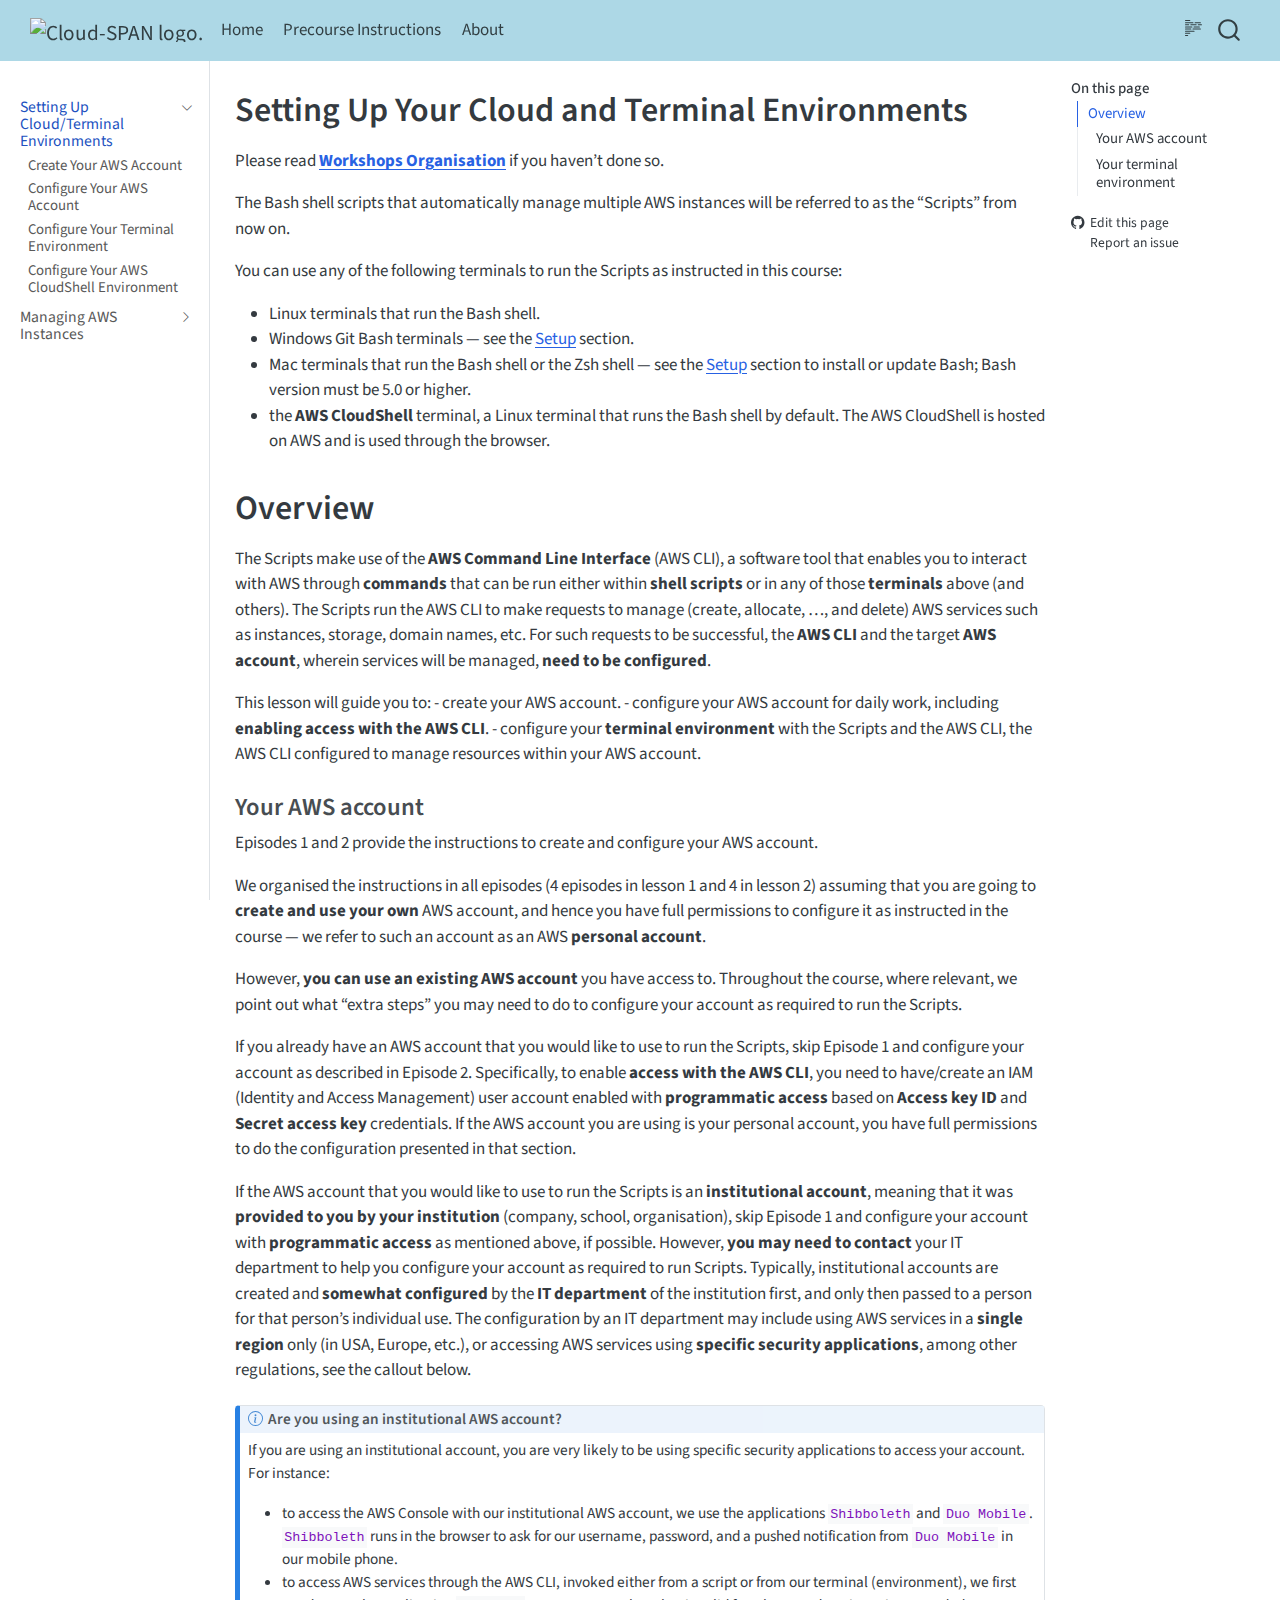
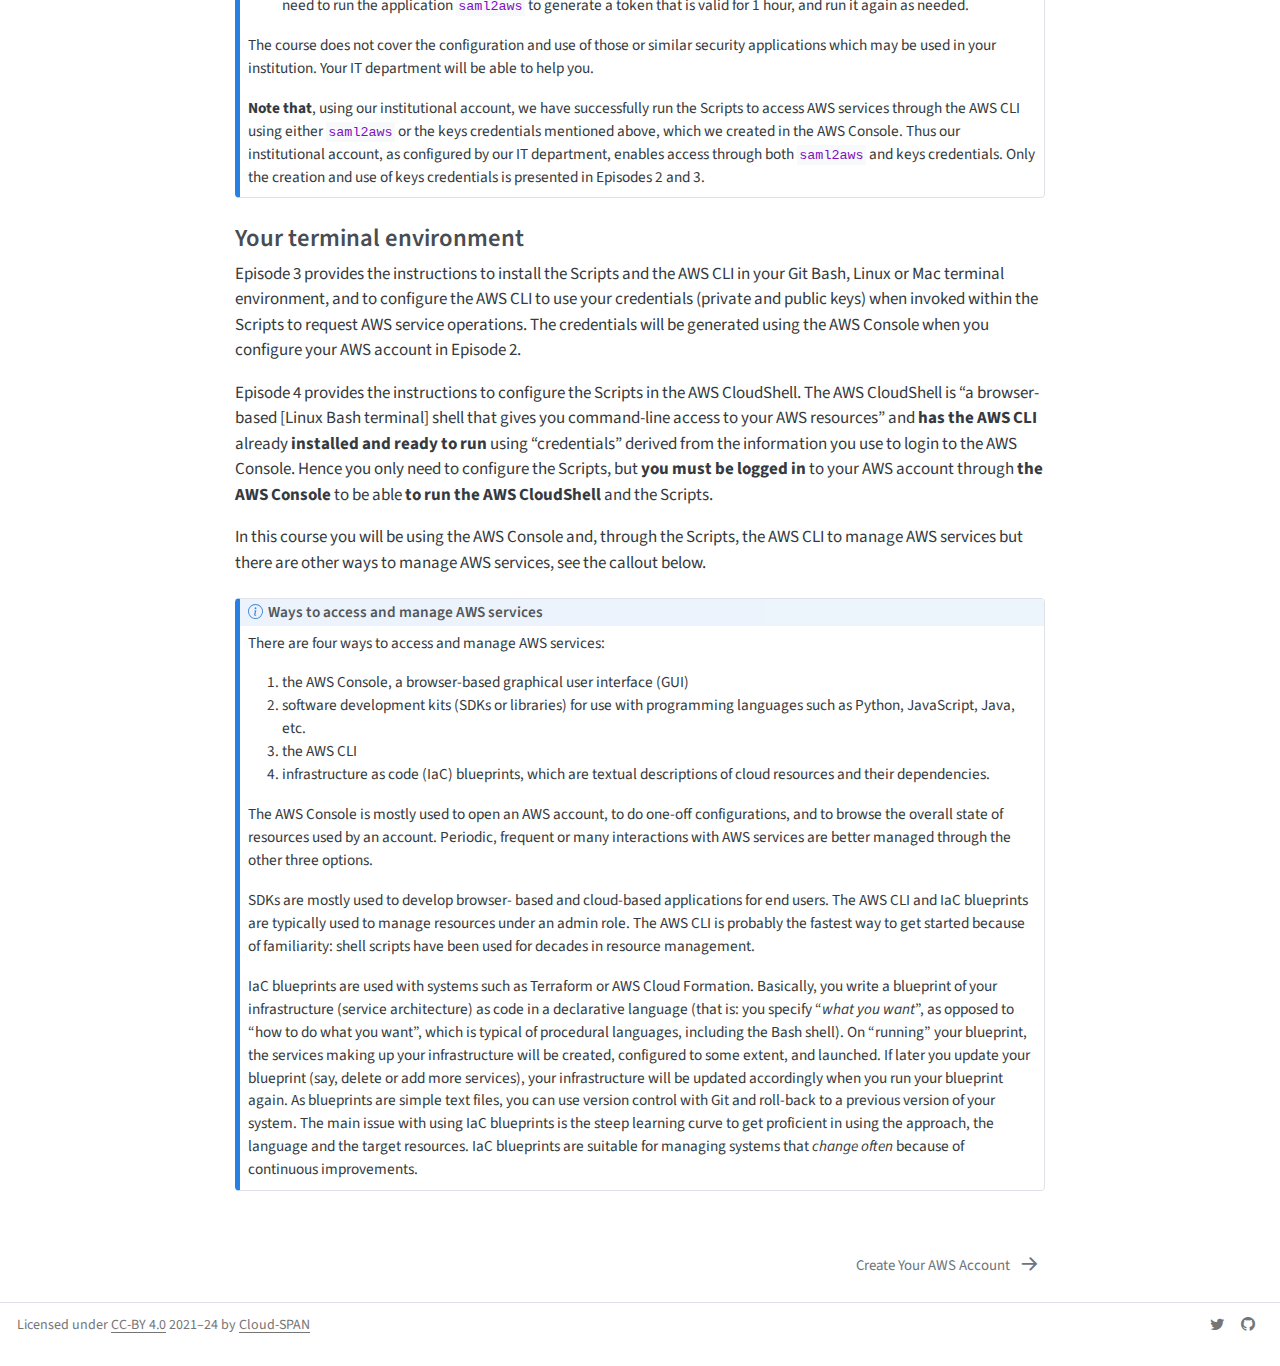
==== docs/lesson01-setting-work-envs/index.html @ 90056272 "Built site for gh-pages" ====
<!DOCTYPE html>
<html xmlns="http://www.w3.org/1999/xhtml" lang="en" xml:lang="en"><head>

<meta charset="utf-8">
<meta name="generator" content="quarto-1.4.555">

<meta name="viewport" content="width=device-width, initial-scale=1.0, user-scalable=yes">


<title>Automated Management of AWS Instances - Setting Up Your Cloud and Terminal Environments</title>
<style>
code{white-space: pre-wrap;}
span.smallcaps{font-variant: small-caps;}
div.columns{display: flex; gap: min(4vw, 1.5em);}
div.column{flex: auto; overflow-x: auto;}
div.hanging-indent{margin-left: 1.5em; text-indent: -1.5em;}
ul.task-list{list-style: none;}
ul.task-list li input[type="checkbox"] {
  width: 0.8em;
  margin: 0 0.8em 0.2em -1em; /* quarto-specific, see https://github.com/quarto-dev/quarto-cli/issues/4556 */ 
  vertical-align: middle;
}
</style>


<script src="../../site_libs/quarto-nav/quarto-nav.js"></script>
<script src="../../site_libs/clipboard/clipboard.min.js"></script>
<script src="../../site_libs/quarto-search/autocomplete.umd.js"></script>
<script src="../../site_libs/quarto-search/fuse.min.js"></script>
<script src="../../site_libs/quarto-search/quarto-search.js"></script>
<meta name="quarto:offset" content="../../">
<link href="../../docs/lesson01-setting-work-envs/01-create-aws-account.html" rel="next">
<link href="../../images/cloud-span-icon.png" rel="icon" type="image/png">
<script src="../../site_libs/quarto-html/quarto.js"></script>
<script src="../../site_libs/quarto-html/popper.min.js"></script>
<script src="../../site_libs/quarto-html/tippy.umd.min.js"></script>
<script src="../../site_libs/quarto-html/anchor.min.js"></script>
<link href="../../site_libs/quarto-html/tippy.css" rel="stylesheet">
<link href="../../site_libs/quarto-html/quarto-syntax-highlighting.css" rel="stylesheet" id="quarto-text-highlighting-styles">
<script src="../../site_libs/bootstrap/bootstrap.min.js"></script>
<link href="../../site_libs/bootstrap/bootstrap-icons.css" rel="stylesheet">
<link href="../../site_libs/bootstrap/bootstrap.min.css" rel="stylesheet" id="quarto-bootstrap" data-mode="light">
<script id="quarto-search-options" type="application/json">{
  "location": "navbar",
  "copy-button": false,
  "collapse-after": 3,
  "panel-placement": "end",
  "type": "overlay",
  "limit": 50,
  "keyboard-shortcut": [
    "f",
    "/",
    "s"
  ],
  "show-item-context": false,
  "language": {
    "search-no-results-text": "No results",
    "search-matching-documents-text": "matching documents",
    "search-copy-link-title": "Copy link to search",
    "search-hide-matches-text": "Hide additional matches",
    "search-more-match-text": "more match in this document",
    "search-more-matches-text": "more matches in this document",
    "search-clear-button-title": "Clear",
    "search-text-placeholder": "",
    "search-detached-cancel-button-title": "Cancel",
    "search-submit-button-title": "Submit",
    "search-label": "Search"
  }
}</script>


<link rel="stylesheet" href="../../styles.css">
</head>

<body class="nav-sidebar docked nav-fixed">

<div id="quarto-search-results"></div>
  <header id="quarto-header" class="headroom fixed-top">
    <nav class="navbar navbar-expand-lg " data-bs-theme="dark">
      <div class="navbar-container container-fluid">
      <div class="navbar-brand-container mx-auto">
    <a href="../../index.html" class="navbar-brand navbar-brand-logo">
    <img src="../../images/cloud-span-icon.png" alt="Cloud-SPAN logo." class="navbar-logo">
    </a>
  </div>
            <div id="quarto-search" class="" title="Search"></div>
          <button class="navbar-toggler" type="button" data-bs-toggle="collapse" data-bs-target="#navbarCollapse" aria-controls="navbarCollapse" aria-expanded="false" aria-label="Toggle navigation" onclick="if (window.quartoToggleHeadroom) { window.quartoToggleHeadroom(); }">
  <span class="navbar-toggler-icon"></span>
</button>
          <div class="collapse navbar-collapse" id="navbarCollapse">
            <ul class="navbar-nav navbar-nav-scroll me-auto">
  <li class="nav-item">
    <a class="nav-link" href="../../index.html"> 
<span class="menu-text">Home</span></a>
  </li>  
  <li class="nav-item">
    <a class="nav-link" href="../../docs/miscellanea/precourse-instructions.html"> 
<span class="menu-text">Precourse Instructions</span></a>
  </li>  
  <li class="nav-item">
    <a class="nav-link" href="../../docs/miscellanea/about.html"> 
<span class="menu-text">About</span></a>
  </li>  
</ul>
          </div> <!-- /navcollapse -->
          <div class="quarto-navbar-tools">
  <a href="" class="quarto-reader-toggle quarto-navigation-tool px-1" onclick="window.quartoToggleReader(); return false;" title="Toggle reader mode">
  <div class="quarto-reader-toggle-btn">
  <i class="bi"></i>
  </div>
</a>
</div>
      </div> <!-- /container-fluid -->
    </nav>
  <nav class="quarto-secondary-nav">
    <div class="container-fluid d-flex">
      <button type="button" class="quarto-btn-toggle btn" data-bs-toggle="collapse" data-bs-target=".quarto-sidebar-collapse-item" aria-controls="quarto-sidebar" aria-expanded="false" aria-label="Toggle sidebar navigation" onclick="if (window.quartoToggleHeadroom) { window.quartoToggleHeadroom(); }">
        <i class="bi bi-layout-text-sidebar-reverse"></i>
      </button>
        <nav class="quarto-page-breadcrumbs" aria-label="breadcrumb"><ol class="breadcrumb"><li class="breadcrumb-item"><a href="../../docs/lesson01-setting-work-envs/index.html">Setting Up Cloud/Terminal Environments</a></li></ol></nav>
        <a class="flex-grow-1" role="button" data-bs-toggle="collapse" data-bs-target=".quarto-sidebar-collapse-item" aria-controls="quarto-sidebar" aria-expanded="false" aria-label="Toggle sidebar navigation" onclick="if (window.quartoToggleHeadroom) { window.quartoToggleHeadroom(); }">      
        </a>
    </div>
  </nav>
</header>
<!-- content -->
<div id="quarto-content" class="quarto-container page-columns page-rows-contents page-layout-full page-navbar">
<!-- sidebar -->
  <nav id="quarto-sidebar" class="sidebar collapse collapse-horizontal quarto-sidebar-collapse-item sidebar-navigation docked overflow-auto">
    <div class="sidebar-menu-container"> 
    <ul class="list-unstyled mt-1">
        <li class="sidebar-item sidebar-item-section">
      <div class="sidebar-item-container"> 
            <a href="../../docs/lesson01-setting-work-envs/index.html" class="sidebar-item-text sidebar-link active">
 <span class="menu-text">Setting Up Cloud/Terminal Environments</span></a>
          <a class="sidebar-item-toggle text-start" data-bs-toggle="collapse" data-bs-target="#quarto-sidebar-section-1" aria-expanded="true" aria-label="Toggle section">
            <i class="bi bi-chevron-right ms-2"></i>
          </a> 
      </div>
      <ul id="quarto-sidebar-section-1" class="collapse list-unstyled sidebar-section depth1 show">  
          <li class="sidebar-item">
  <div class="sidebar-item-container"> 
  <a href="../../docs/lesson01-setting-work-envs/01-create-aws-account.html" class="sidebar-item-text sidebar-link">
 <span class="menu-text">Create Your AWS Account</span></a>
  </div>
</li>
          <li class="sidebar-item">
  <div class="sidebar-item-container"> 
  <a href="../../docs/lesson01-setting-work-envs/02-configure-account.html" class="sidebar-item-text sidebar-link">
 <span class="menu-text">Configure Your AWS Account</span></a>
  </div>
</li>
          <li class="sidebar-item">
  <div class="sidebar-item-container"> 
  <a href="../../docs/lesson01-setting-work-envs/03-configure-terminal.html" class="sidebar-item-text sidebar-link">
 <span class="menu-text">Configure Your Terminal Environment</span></a>
  </div>
</li>
          <li class="sidebar-item">
  <div class="sidebar-item-container"> 
  <a href="../../docs/lesson01-setting-work-envs/04-configure-cloudshell.html" class="sidebar-item-text sidebar-link">
 <span class="menu-text">Configure Your AWS CloudShell Environment</span></a>
  </div>
</li>
      </ul>
  </li>
        <li class="sidebar-item sidebar-item-section">
      <div class="sidebar-item-container"> 
            <a href="../../docs/lesson02-managing-aws-instances/index.html" class="sidebar-item-text sidebar-link">
 <span class="menu-text">Managing AWS Instances</span></a>
          <a class="sidebar-item-toggle text-start collapsed" data-bs-toggle="collapse" data-bs-target="#quarto-sidebar-section-2" aria-expanded="false" aria-label="Toggle section">
            <i class="bi bi-chevron-right ms-2"></i>
          </a> 
      </div>
      <ul id="quarto-sidebar-section-2" class="collapse list-unstyled sidebar-section depth1 ">  
          <li class="sidebar-item">
  <div class="sidebar-item-container"> 
  <a href="../../docs/lesson02-managing-aws-instances/01-configure-instances-internet.html" class="sidebar-item-text sidebar-link">
 <span class="menu-text">01-configure-instances-internet.html</span></a>
  </div>
</li>
          <li class="sidebar-item">
  <div class="sidebar-item-container"> 
  <a href="../../docs/lesson02-managing-aws-instances/02-instances-management.html" class="sidebar-item-text sidebar-link">
 <span class="menu-text">02-instances-management.html</span></a>
  </div>
</li>
          <li class="sidebar-item">
 <span class="menu-text">docs/lesson02-managing-aws-instances/03-amis-management.qmd</span>
  </li>
          <li class="sidebar-item">
 <span class="menu-text">docs/lesson02-managing-aws-instances/03-scripts-design.qmd</span>
  </li>
      </ul>
  </li>
    </ul>
    </div>
</nav>
<div id="quarto-sidebar-glass" class="quarto-sidebar-collapse-item" data-bs-toggle="collapse" data-bs-target=".quarto-sidebar-collapse-item"></div>
<!-- margin-sidebar -->
    <div id="quarto-margin-sidebar" class="sidebar margin-sidebar">
        <nav id="TOC" role="doc-toc" class="toc-active">
    <h2 id="toc-title">On this page</h2>
   
  <ul>
  <li><a href="#overview" id="toc-overview" class="nav-link active" data-scroll-target="#overview">Overview</a>
  <ul class="collapse">
  <li><a href="#your-aws-account" id="toc-your-aws-account" class="nav-link" data-scroll-target="#your-aws-account">Your AWS account</a></li>
  <li><a href="#your-terminal-environment" id="toc-your-terminal-environment" class="nav-link" data-scroll-target="#your-terminal-environment">Your terminal environment</a></li>
  </ul></li>
  </ul>
<div class="toc-actions"><ul><li><a href="https://github.com/Cloud-SPAN/nerc-metagenomics-v2q/edit/main/docs/lesson01-setting-work-envs/index.qmd" class="toc-action"><i class="bi bi-github"></i>Edit this page</a></li><li><a href="https://github.com/Cloud-SPAN/nerc-metagenomics-v2q/issues/new" class="toc-action"><i class="bi empty"></i>Report an issue</a></li></ul></div></nav>
    </div>
<!-- main -->
<main class="content column-body" id="quarto-document-content">

<header id="title-block-header" class="quarto-title-block default">
<div class="quarto-title">
<h1 class="title">Setting Up Your Cloud and Terminal Environments</h1>
</div>



<div class="quarto-title-meta column-body">

    
  
    
  </div>
  


</header>


<p>Please read <strong><a href="../../docs/miscellanea/precourse-instructions.html">Workshops Organisation</a></strong> if you haven’t done so.</p>
<p>The Bash shell scripts that automatically manage multiple AWS instances will be referred to as the “Scripts” from now on.</p>
<p>You can use any of the following terminals to run the Scripts as instructed in this course:</p>
<ul>
<li>Linux terminals that run the Bash shell.</li>
<li>Windows Git Bash terminals — see the <a href="../../docs/miscellanea/precourse-instructions.html">Setup</a> section.</li>
<li>Mac terminals that run the Bash shell or the Zsh shell — see the <a href="../../docs/miscellanea/precourse-instructions.html">Setup</a> section to install or update Bash; Bash version must be 5.0 or higher.</li>
<li>the <strong>AWS CloudShell</strong> terminal, a Linux terminal that runs the Bash shell by default. The AWS CloudShell is hosted on AWS and is used through the browser.</li>
</ul>
<section id="overview" class="level1">
<h1>Overview</h1>
<p>The Scripts make use of the <strong>AWS Command Line Interface</strong> (AWS CLI), a software tool that enables you to interact with AWS through <strong>commands</strong> that can be run either within <strong>shell scripts</strong> or in any of those <strong>terminals</strong> above (and others). The Scripts run the AWS CLI to make requests to manage (create, allocate, …, and delete) AWS services such as instances, storage, domain names, etc. For such requests to be successful, the <strong>AWS CLI</strong> and the target <strong>AWS account</strong>, wherein services will be managed, <strong>need to be configured</strong>.</p>
<p>This lesson will guide you to: - create your AWS account. - configure your AWS account for daily work, including <strong>enabling access with the AWS CLI</strong>. - configure your <strong>terminal environment</strong> with the Scripts and the AWS CLI, the AWS CLI configured to manage resources within your AWS account.</p>
<section id="your-aws-account" class="level3">
<h3 class="anchored" data-anchor-id="your-aws-account">Your AWS account</h3>
<p>Episodes 1 and 2 provide the instructions to create and configure your AWS account.</p>
<p>We organised the instructions in all episodes (4 episodes in lesson 1 and 4 in lesson 2) assuming that you are going to <strong>create and use your own</strong> AWS account, and hence you have full permissions to configure it as instructed in the course — we refer to such an account as an AWS <strong>personal account</strong>.</p>
<p>However, <strong>you can use an existing AWS account</strong> you have access to. Throughout the course, where relevant, we point out what “extra steps” you may need to do to configure your account as required to run the Scripts.</p>
<p>If you already have an AWS account that you would like to use to run the Scripts, skip Episode 1 and configure your account as described in Episode 2. Specifically, to enable <strong>access with the AWS CLI</strong>, you need to have/create an IAM (Identity and Access Management) user account enabled with <strong>programmatic access</strong> based on <strong>Access key ID</strong> and <strong>Secret access key</strong> credentials. If the AWS account you are using is your personal account, you have full permissions to do the configuration presented in that section.</p>
<p>If the AWS account that you would like to use to run the Scripts is an <strong>institutional account</strong>, meaning that it was <strong>provided to you by your institution</strong> (company, school, organisation), skip Episode 1 and configure your account with <strong>programmatic access</strong> as mentioned above, if possible. However, <strong>you may need to contact</strong> your IT department to help you configure your account as required to run Scripts. Typically, institutional accounts are created and <strong>somewhat configured</strong> by the <strong>IT department</strong> of the institution first, and only then passed to a person for that person’s individual use. The configuration by an IT department may include using AWS services in a <strong>single region</strong> only (in USA, Europe, etc.), or accessing AWS services using <strong>specific security applications</strong>, among other regulations, see the callout below.</p>
<div class="callout callout-style-default callout-note callout-titled">
<div class="callout-header d-flex align-content-center">
<div class="callout-icon-container">
<i class="callout-icon"></i>
</div>
<div class="callout-title-container flex-fill">
Are you using an institutional AWS account?
</div>
</div>
<div class="callout-body-container callout-body">
<p>If you are using an institutional account, you are very likely to be using specific security applications to access your account. For instance:</p>
<ul>
<li>to access the AWS Console with our institutional AWS account, we use the applications <code>Shibboleth</code> and <code>Duo Mobile</code>. <code>Shibboleth</code> runs in the browser to ask for our username, password, and a pushed notification from <code>Duo Mobile</code> in our mobile phone.</li>
<li>to access AWS services through the AWS CLI, invoked either from a script or from our terminal (environment), we first need to run the application <code>saml2aws</code> to generate a token that is valid for 1 hour, and run it again as needed.</li>
</ul>
<p>The course does not cover the configuration and use of those or similar security applications which may be used in your institution. Your IT department will be able to help you.</p>
<p><strong>Note that</strong>, using our institutional account, we have successfully run the Scripts to access AWS services through the AWS CLI using either <code>saml2aws</code> or the keys credentials mentioned above, which we created in the AWS Console. Thus our institutional account, as configured by our IT department, enables access through both <code>saml2aws</code> and keys credentials. Only the creation and use of keys credentials is presented in Episodes 2 and 3.</p>
</div>
</div>
</section>
<section id="your-terminal-environment" class="level3">
<h3 class="anchored" data-anchor-id="your-terminal-environment">Your terminal environment</h3>
<p>Episode 3 provides the instructions to install the Scripts and the AWS CLI in your Git Bash, Linux or Mac terminal environment, and to configure the AWS CLI to use your credentials (private and public keys) when invoked within the Scripts to request AWS service operations. The credentials will be generated using the AWS Console when you configure your AWS account in Episode 2.</p>
<p>Episode 4 provides the instructions to configure the Scripts in the AWS CloudShell. The AWS CloudShell is “a browser-based [Linux Bash terminal] shell that gives you command-line access to your AWS resources” and <strong>has the AWS CLI</strong> already <strong>installed and ready to run</strong> using “credentials” derived from the information you use to login to the AWS Console. Hence you only need to configure the Scripts, but <strong>you must be logged in</strong> to your AWS account through <strong>the AWS Console</strong> to be able <strong>to run the AWS CloudShell</strong> and the Scripts.</p>
<p>In this course you will be using the AWS Console and, through the Scripts, the AWS CLI to manage AWS services but there are other ways to manage AWS services, see the callout below.</p>
<div class="callout callout-style-default callout-note callout-titled">
<div class="callout-header d-flex align-content-center">
<div class="callout-icon-container">
<i class="callout-icon"></i>
</div>
<div class="callout-title-container flex-fill">
Ways to access and manage AWS services
</div>
</div>
<div class="callout-body-container callout-body">
<p>There are four ways to access and manage AWS services:</p>
<ol type="1">
<li>the AWS Console, a browser-based graphical user interface (GUI)</li>
<li>software development kits (SDKs or libraries) for use with programming languages such as Python, JavaScript, Java, etc.</li>
<li>the AWS CLI</li>
<li>infrastructure as code (IaC) blueprints, which are textual descriptions of cloud resources and their dependencies.</li>
</ol>
<p>The AWS Console is mostly used to open an AWS account, to do one-off configurations, and to browse the overall state of resources used by an account. Periodic, frequent or many interactions with AWS services are better managed through the other three options.</p>
<p>SDKs are mostly used to develop browser- based and cloud-based applications for end users. The AWS CLI and IaC blueprints are typically used to manage resources under an admin role. The AWS CLI is probably the fastest way to get started because of familiarity: shell scripts have been used for decades in resource management.</p>
<p>IaC blueprints are used with systems such as Terraform or AWS Cloud Formation. Basically, you write a blueprint of your infrastructure (service architecture) as code in a declarative language (that is: you specify “<em>what you want</em>”, as opposed to “how to do what you want”, which is typical of procedural languages, including the Bash shell). On “running” your blueprint, the services making up your infrastructure will be created, configured to some extent, and launched. If later you update your blueprint (say, delete or add more services), your infrastructure will be updated accordingly when you run your blueprint again. As blueprints are simple text files, you can use version control with Git and roll-back to a previous version of your system. The main issue with using IaC blueprints is the steep learning curve to get proficient in using the approach, the language and the target resources. IaC blueprints are suitable for managing systems that <em>change often</em> because of continuous improvements.</p>
</div>
</div>


</section>
</section>

<a onclick="window.scrollTo(0, 0); return false;" role="button" id="quarto-back-to-top"><i class="bi bi-arrow-up"></i> Back to top</a></main> <!-- /main -->
<script id="quarto-html-after-body" type="application/javascript">
window.document.addEventListener("DOMContentLoaded", function (event) {
  const toggleBodyColorMode = (bsSheetEl) => {
    const mode = bsSheetEl.getAttribute("data-mode");
    const bodyEl = window.document.querySelector("body");
    if (mode === "dark") {
      bodyEl.classList.add("quarto-dark");
      bodyEl.classList.remove("quarto-light");
    } else {
      bodyEl.classList.add("quarto-light");
      bodyEl.classList.remove("quarto-dark");
    }
  }
  const toggleBodyColorPrimary = () => {
    const bsSheetEl = window.document.querySelector("link#quarto-bootstrap");
    if (bsSheetEl) {
      toggleBodyColorMode(bsSheetEl);
    }
  }
  toggleBodyColorPrimary();  
  const icon = "";
  const anchorJS = new window.AnchorJS();
  anchorJS.options = {
    placement: 'right',
    icon: icon
  };
  anchorJS.add('.anchored');
  const isCodeAnnotation = (el) => {
    for (const clz of el.classList) {
      if (clz.startsWith('code-annotation-')) {                     
        return true;
      }
    }
    return false;
  }
  const clipboard = new window.ClipboardJS('.code-copy-button', {
    text: function(trigger) {
      const codeEl = trigger.previousElementSibling.cloneNode(true);
      for (const childEl of codeEl.children) {
        if (isCodeAnnotation(childEl)) {
          childEl.remove();
        }
      }
      return codeEl.innerText;
    }
  });
  clipboard.on('success', function(e) {
    // button target
    const button = e.trigger;
    // don't keep focus
    button.blur();
    // flash "checked"
    button.classList.add('code-copy-button-checked');
    var currentTitle = button.getAttribute("title");
    button.setAttribute("title", "Copied!");
    let tooltip;
    if (window.bootstrap) {
      button.setAttribute("data-bs-toggle", "tooltip");
      button.setAttribute("data-bs-placement", "left");
      button.setAttribute("data-bs-title", "Copied!");
      tooltip = new bootstrap.Tooltip(button, 
        { trigger: "manual", 
          customClass: "code-copy-button-tooltip",
          offset: [0, -8]});
      tooltip.show();    
    }
    setTimeout(function() {
      if (tooltip) {
        tooltip.hide();
        button.removeAttribute("data-bs-title");
        button.removeAttribute("data-bs-toggle");
        button.removeAttribute("data-bs-placement");
      }
      button.setAttribute("title", currentTitle);
      button.classList.remove('code-copy-button-checked');
    }, 1000);
    // clear code selection
    e.clearSelection();
  });
    var localhostRegex = new RegExp(/^(?:http|https):\/\/localhost\:?[0-9]*\//);
    var mailtoRegex = new RegExp(/^mailto:/);
      var filterRegex = new RegExp("https:\/\/Cloud-SPAN\.github\.io\/cloud-admin-guide-v2q\/");
    var isInternal = (href) => {
        return filterRegex.test(href) || localhostRegex.test(href) || mailtoRegex.test(href);
    }
    // Inspect non-navigation links and adorn them if external
 	var links = window.document.querySelectorAll('a[href]:not(.nav-link):not(.navbar-brand):not(.toc-action):not(.sidebar-link):not(.sidebar-item-toggle):not(.pagination-link):not(.no-external):not([aria-hidden]):not(.dropdown-item):not(.quarto-navigation-tool)');
    for (var i=0; i<links.length; i++) {
      const link = links[i];
      if (!isInternal(link.href)) {
        // undo the damage that might have been done by quarto-nav.js in the case of
        // links that we want to consider external
        if (link.dataset.originalHref !== undefined) {
          link.href = link.dataset.originalHref;
        }
      }
    }
  function tippyHover(el, contentFn, onTriggerFn, onUntriggerFn) {
    const config = {
      allowHTML: true,
      maxWidth: 500,
      delay: 100,
      arrow: false,
      appendTo: function(el) {
          return el.parentElement;
      },
      interactive: true,
      interactiveBorder: 10,
      theme: 'quarto',
      placement: 'bottom-start',
    };
    if (contentFn) {
      config.content = contentFn;
    }
    if (onTriggerFn) {
      config.onTrigger = onTriggerFn;
    }
    if (onUntriggerFn) {
      config.onUntrigger = onUntriggerFn;
    }
    window.tippy(el, config); 
  }
  const noterefs = window.document.querySelectorAll('a[role="doc-noteref"]');
  for (var i=0; i<noterefs.length; i++) {
    const ref = noterefs[i];
    tippyHover(ref, function() {
      // use id or data attribute instead here
      let href = ref.getAttribute('data-footnote-href') || ref.getAttribute('href');
      try { href = new URL(href).hash; } catch {}
      const id = href.replace(/^#\/?/, "");
      const note = window.document.getElementById(id);
      if (note) {
        return note.innerHTML;
      } else {
        return "";
      }
    });
  }
  const xrefs = window.document.querySelectorAll('a.quarto-xref');
  const processXRef = (id, note) => {
    // Strip column container classes
    const stripColumnClz = (el) => {
      el.classList.remove("page-full", "page-columns");
      if (el.children) {
        for (const child of el.children) {
          stripColumnClz(child);
        }
      }
    }
    stripColumnClz(note)
    if (id === null || id.startsWith('sec-')) {
      // Special case sections, only their first couple elements
      const container = document.createElement("div");
      if (note.children && note.children.length > 2) {
        container.appendChild(note.children[0].cloneNode(true));
        for (let i = 1; i < note.children.length; i++) {
          const child = note.children[i];
          if (child.tagName === "P" && child.innerText === "") {
            continue;
          } else {
            container.appendChild(child.cloneNode(true));
            break;
          }
        }
        if (window.Quarto?.typesetMath) {
          window.Quarto.typesetMath(container);
        }
        return container.innerHTML
      } else {
        if (window.Quarto?.typesetMath) {
          window.Quarto.typesetMath(note);
        }
        return note.innerHTML;
      }
    } else {
      // Remove any anchor links if they are present
      const anchorLink = note.querySelector('a.anchorjs-link');
      if (anchorLink) {
        anchorLink.remove();
      }
      if (window.Quarto?.typesetMath) {
        window.Quarto.typesetMath(note);
      }
      // TODO in 1.5, we should make sure this works without a callout special case
      if (note.classList.contains("callout")) {
        return note.outerHTML;
      } else {
        return note.innerHTML;
      }
    }
  }
  for (var i=0; i<xrefs.length; i++) {
    const xref = xrefs[i];
    tippyHover(xref, undefined, function(instance) {
      instance.disable();
      let url = xref.getAttribute('href');
      let hash = undefined; 
      if (url.startsWith('#')) {
        hash = url;
      } else {
        try { hash = new URL(url).hash; } catch {}
      }
      if (hash) {
        const id = hash.replace(/^#\/?/, "");
        const note = window.document.getElementById(id);
        if (note !== null) {
          try {
            const html = processXRef(id, note.cloneNode(true));
            instance.setContent(html);
          } finally {
            instance.enable();
            instance.show();
          }
        } else {
          // See if we can fetch this
          fetch(url.split('#')[0])
          .then(res => res.text())
          .then(html => {
            const parser = new DOMParser();
            const htmlDoc = parser.parseFromString(html, "text/html");
            const note = htmlDoc.getElementById(id);
            if (note !== null) {
              const html = processXRef(id, note);
              instance.setContent(html);
            } 
          }).finally(() => {
            instance.enable();
            instance.show();
          });
        }
      } else {
        // See if we can fetch a full url (with no hash to target)
        // This is a special case and we should probably do some content thinning / targeting
        fetch(url)
        .then(res => res.text())
        .then(html => {
          const parser = new DOMParser();
          const htmlDoc = parser.parseFromString(html, "text/html");
          const note = htmlDoc.querySelector('main.content');
          if (note !== null) {
            // This should only happen for chapter cross references
            // (since there is no id in the URL)
            // remove the first header
            if (note.children.length > 0 && note.children[0].tagName === "HEADER") {
              note.children[0].remove();
            }
            const html = processXRef(null, note);
            instance.setContent(html);
          } 
        }).finally(() => {
          instance.enable();
          instance.show();
        });
      }
    }, function(instance) {
    });
  }
      let selectedAnnoteEl;
      const selectorForAnnotation = ( cell, annotation) => {
        let cellAttr = 'data-code-cell="' + cell + '"';
        let lineAttr = 'data-code-annotation="' +  annotation + '"';
        const selector = 'span[' + cellAttr + '][' + lineAttr + ']';
        return selector;
      }
      const selectCodeLines = (annoteEl) => {
        const doc = window.document;
        const targetCell = annoteEl.getAttribute("data-target-cell");
        const targetAnnotation = annoteEl.getAttribute("data-target-annotation");
        const annoteSpan = window.document.querySelector(selectorForAnnotation(targetCell, targetAnnotation));
        const lines = annoteSpan.getAttribute("data-code-lines").split(",");
        const lineIds = lines.map((line) => {
          return targetCell + "-" + line;
        })
        let top = null;
        let height = null;
        let parent = null;
        if (lineIds.length > 0) {
            //compute the position of the single el (top and bottom and make a div)
            const el = window.document.getElementById(lineIds[0]);
            top = el.offsetTop;
            height = el.offsetHeight;
            parent = el.parentElement.parentElement;
          if (lineIds.length > 1) {
            const lastEl = window.document.getElementById(lineIds[lineIds.length - 1]);
            const bottom = lastEl.offsetTop + lastEl.offsetHeight;
            height = bottom - top;
          }
          if (top !== null && height !== null && parent !== null) {
            // cook up a div (if necessary) and position it 
            let div = window.document.getElementById("code-annotation-line-highlight");
            if (div === null) {
              div = window.document.createElement("div");
              div.setAttribute("id", "code-annotation-line-highlight");
              div.style.position = 'absolute';
              parent.appendChild(div);
            }
            div.style.top = top - 2 + "px";
            div.style.height = height + 4 + "px";
            div.style.left = 0;
            let gutterDiv = window.document.getElementById("code-annotation-line-highlight-gutter");
            if (gutterDiv === null) {
              gutterDiv = window.document.createElement("div");
              gutterDiv.setAttribute("id", "code-annotation-line-highlight-gutter");
              gutterDiv.style.position = 'absolute';
              const codeCell = window.document.getElementById(targetCell);
              const gutter = codeCell.querySelector('.code-annotation-gutter');
              gutter.appendChild(gutterDiv);
            }
            gutterDiv.style.top = top - 2 + "px";
            gutterDiv.style.height = height + 4 + "px";
          }
          selectedAnnoteEl = annoteEl;
        }
      };
      const unselectCodeLines = () => {
        const elementsIds = ["code-annotation-line-highlight", "code-annotation-line-highlight-gutter"];
        elementsIds.forEach((elId) => {
          const div = window.document.getElementById(elId);
          if (div) {
            div.remove();
          }
        });
        selectedAnnoteEl = undefined;
      };
        // Handle positioning of the toggle
    window.addEventListener(
      "resize",
      throttle(() => {
        elRect = undefined;
        if (selectedAnnoteEl) {
          selectCodeLines(selectedAnnoteEl);
        }
      }, 10)
    );
    function throttle(fn, ms) {
    let throttle = false;
    let timer;
      return (...args) => {
        if(!throttle) { // first call gets through
            fn.apply(this, args);
            throttle = true;
        } else { // all the others get throttled
            if(timer) clearTimeout(timer); // cancel #2
            timer = setTimeout(() => {
              fn.apply(this, args);
              timer = throttle = false;
            }, ms);
        }
      };
    }
      // Attach click handler to the DT
      const annoteDls = window.document.querySelectorAll('dt[data-target-cell]');
      for (const annoteDlNode of annoteDls) {
        annoteDlNode.addEventListener('click', (event) => {
          const clickedEl = event.target;
          if (clickedEl !== selectedAnnoteEl) {
            unselectCodeLines();
            const activeEl = window.document.querySelector('dt[data-target-cell].code-annotation-active');
            if (activeEl) {
              activeEl.classList.remove('code-annotation-active');
            }
            selectCodeLines(clickedEl);
            clickedEl.classList.add('code-annotation-active');
          } else {
            // Unselect the line
            unselectCodeLines();
            clickedEl.classList.remove('code-annotation-active');
          }
        });
      }
  const findCites = (el) => {
    const parentEl = el.parentElement;
    if (parentEl) {
      const cites = parentEl.dataset.cites;
      if (cites) {
        return {
          el,
          cites: cites.split(' ')
        };
      } else {
        return findCites(el.parentElement)
      }
    } else {
      return undefined;
    }
  };
  var bibliorefs = window.document.querySelectorAll('a[role="doc-biblioref"]');
  for (var i=0; i<bibliorefs.length; i++) {
    const ref = bibliorefs[i];
    const citeInfo = findCites(ref);
    if (citeInfo) {
      tippyHover(citeInfo.el, function() {
        var popup = window.document.createElement('div');
        citeInfo.cites.forEach(function(cite) {
          var citeDiv = window.document.createElement('div');
          citeDiv.classList.add('hanging-indent');
          citeDiv.classList.add('csl-entry');
          var biblioDiv = window.document.getElementById('ref-' + cite);
          if (biblioDiv) {
            citeDiv.innerHTML = biblioDiv.innerHTML;
          }
          popup.appendChild(citeDiv);
        });
        return popup.innerHTML;
      });
    }
  }
});
</script>
<nav class="page-navigation column-body">
  <div class="nav-page nav-page-previous">
  </div>
  <div class="nav-page nav-page-next">
      <a href="../../docs/lesson01-setting-work-envs/01-create-aws-account.html" class="pagination-link" aria-label="Create Your AWS Account">
        <span class="nav-page-text">Create Your AWS Account</span> <i class="bi bi-arrow-right-short"></i>
      </a>
  </div>
</nav>
</div> <!-- /content -->
<footer class="footer">
  <div class="nav-footer">
    <div class="nav-footer-left">
<p>Licensed under <a href="https://creativecommons.org/licenses/by/4.0/">CC-BY 4.0</a> 2021–24 by <a href="https://cloud-span.york.ac.uk/">Cloud-SPAN</a></p>
</div>   
    <div class="nav-footer-center">
      &nbsp;
    <div class="toc-actions d-sm-block d-md-none"><ul><li><a href="https://github.com/Cloud-SPAN/nerc-metagenomics-v2q/edit/main/docs/lesson01-setting-work-envs/index.qmd" class="toc-action"><i class="bi bi-github"></i>Edit this page</a></li><li><a href="https://github.com/Cloud-SPAN/nerc-metagenomics-v2q/issues/new" class="toc-action"><i class="bi empty"></i>Report an issue</a></li></ul></div></div>
    <div class="nav-footer-right">
      <ul class="footer-items list-unstyled">
    <li class="nav-item compact">
    <a class="nav-link" href="https://twitter.com/SpanCloud">
      <i class="bi bi-twitter" role="img" aria-label="Quarto Twitter">
</i> 
    </a>
  </li>  
    <li class="nav-item compact">
    <a class="nav-link" href="https://github.com/Cloud-SPAN/nerc-metagenomics-v2q">
      <i class="bi bi-github" role="img" aria-label="Quarto GitHub">
</i> 
    </a>
  </li>  
</ul>
    </div>
  </div>
</footer>




</body></html>
---- site_libs/quarto-html/tippy.css ----
.tippy-box[data-animation=fade][data-state=hidden]{opacity:0}[data-tippy-root]{max-width:calc(100vw - 10px)}.tippy-box{position:relative;background-color:#333;color:#fff;border-radius:4px;font-size:14px;line-height:1.4;white-space:normal;outline:0;transition-property:transform,visibility,opacity}.tippy-box[data-placement^=top]>.tippy-arrow{bottom:0}.tippy-box[data-placement^=top]>.tippy-arrow:before{bottom:-7px;left:0;border-width:8px 8px 0;border-top-color:initial;transform-origin:center top}.tippy-box[data-placement^=bottom]>.tippy-arrow{top:0}.tippy-box[data-placement^=bottom]>.tippy-arrow:before{top:-7px;left:0;border-width:0 8px 8px;border-bottom-color:initial;transform-origin:center bottom}.tippy-box[data-placement^=left]>.tippy-arrow{right:0}.tippy-box[data-placement^=left]>.tippy-arrow:before{border-width:8px 0 8px 8px;border-left-color:initial;right:-7px;transform-origin:center left}.tippy-box[data-placement^=right]>.tippy-arrow{left:0}.tippy-box[data-placement^=right]>.tippy-arrow:before{left:-7px;border-width:8px 8px 8px 0;border-right-color:initial;transform-origin:center right}.tippy-box[data-inertia][data-state=visible]{transition-timing-function:cubic-bezier(.54,1.5,.38,1.11)}.tippy-arrow{width:16px;height:16px;color:#333}.tippy-arrow:before{content:"";position:absolute;border-color:transparent;border-style:solid}.tippy-content{position:relative;padding:5px 9px;z-index:1}
---- site_libs/quarto-html/quarto-syntax-highlighting.css ----
/* quarto syntax highlight colors */
:root {
  --quarto-hl-al-color: #ff5555;
  --quarto-hl-an-color: #ff79c6;
  --quarto-hl-at-color: #ff79c6;
  --quarto-hl-bn-color: #bd93f9;
  --quarto-hl-bu-color: #8be9fd;
  --quarto-hl-ch-color: #f1fa8c;
  --quarto-hl-co-color: #6272a4;
  --quarto-hl-cv-color: #8be9fd;
  --quarto-hl-cn-color: #bd93f9;
  --quarto-hl-cf-color: #ff79c6;
  --quarto-hl-dt-color: #8be9fd;
  --quarto-hl-dv-color: #bd93f9;
  --quarto-hl-do-color: #ffb86c;
  --quarto-hl-er-color: #ff5555;
  --quarto-hl-ex-color: #8be9fd;
  --quarto-hl-fl-color: #bd93f9;
  --quarto-hl-fu-color: #50fa7b;
  --quarto-hl-im-color: #ff79c6;
  --quarto-hl-in-color: #f1fa8c;
  --quarto-hl-kw-color: #ff79c6;
  --quarto-hl-op-color: #f8f8f2;
  --quarto-hl-pp-color: #ff79c6;
  --quarto-hl-re-color: #8be9fd;
  --quarto-hl-sc-color: #ff79c6;
  --quarto-hl-ss-color: #f1fa8c;
  --quarto-hl-st-color: #f1fa8c;
  --quarto-hl-va-color: #8be9fd;
  --quarto-hl-vs-color: #f1fa8c;
  --quarto-hl-wa-color: #ff5555;
}

/* other quarto variables */
:root {
  --quarto-font-monospace: SFMono-Regular, Menlo, Monaco, Consolas, "Liberation Mono", "Courier New", monospace;
}

code span.al {
  font-weight: bold;
  color: #ff5555;
}

code span.an {
  color: #ff79c6;
}

code span.at {
  color: #ff79c6;
}

code span.bn {
  color: #bd93f9;
}

code span.bu {
  color: #8be9fd;
}

code span.ch {
  color: #f1fa8c;
}

code span.co {
  color: #6272a4;
}

code span.cv {
  color: #8be9fd;
}

code span.cn {
  font-weight: bold;
  color: #bd93f9;
}

code span.cf {
  color: #ff79c6;
}

code span.dt {
  font-style: italic;
  color: #8be9fd;
}

code span.dv {
  color: #bd93f9;
}

code span.do {
  color: #ffb86c;
}

code span.er {
  color: #ff5555;
  text-decoration: underline;
}

code span.ex {
  color: #8be9fd;
}

code span.fl {
  color: #bd93f9;
}

code span.fu {
  color: #50fa7b;
}

code span.im {
  color: #ff79c6;
}

code span.in {
  color: #f1fa8c;
}

code span.kw {
  color: #ff79c6;
}

pre > code.sourceCode > span {
  color: #f8f8f2;
}

code span {
  color: #f8f8f2;
}

code.sourceCode > span {
  color: #f8f8f2;
}

div.sourceCode,
div.sourceCode pre.sourceCode {
  color: #f8f8f2;
}

code span.op {
  color: #f8f8f2;
}

code span.pp {
  color: #ff79c6;
}

code span.re {
  color: #8be9fd;
}

code span.sc {
  color: #ff79c6;
}

code span.ss {
  color: #f1fa8c;
}

code span.st {
  color: #f1fa8c;
}

code span.va {
  color: #8be9fd;
}

code span.vs {
  color: #f1fa8c;
}

code span.wa {
  color: #ff5555;
}

.prevent-inlining {
  content: "</";
}

/*# sourceMappingURL=debc5d5d77c3f9108843748ff7464032.css.map */
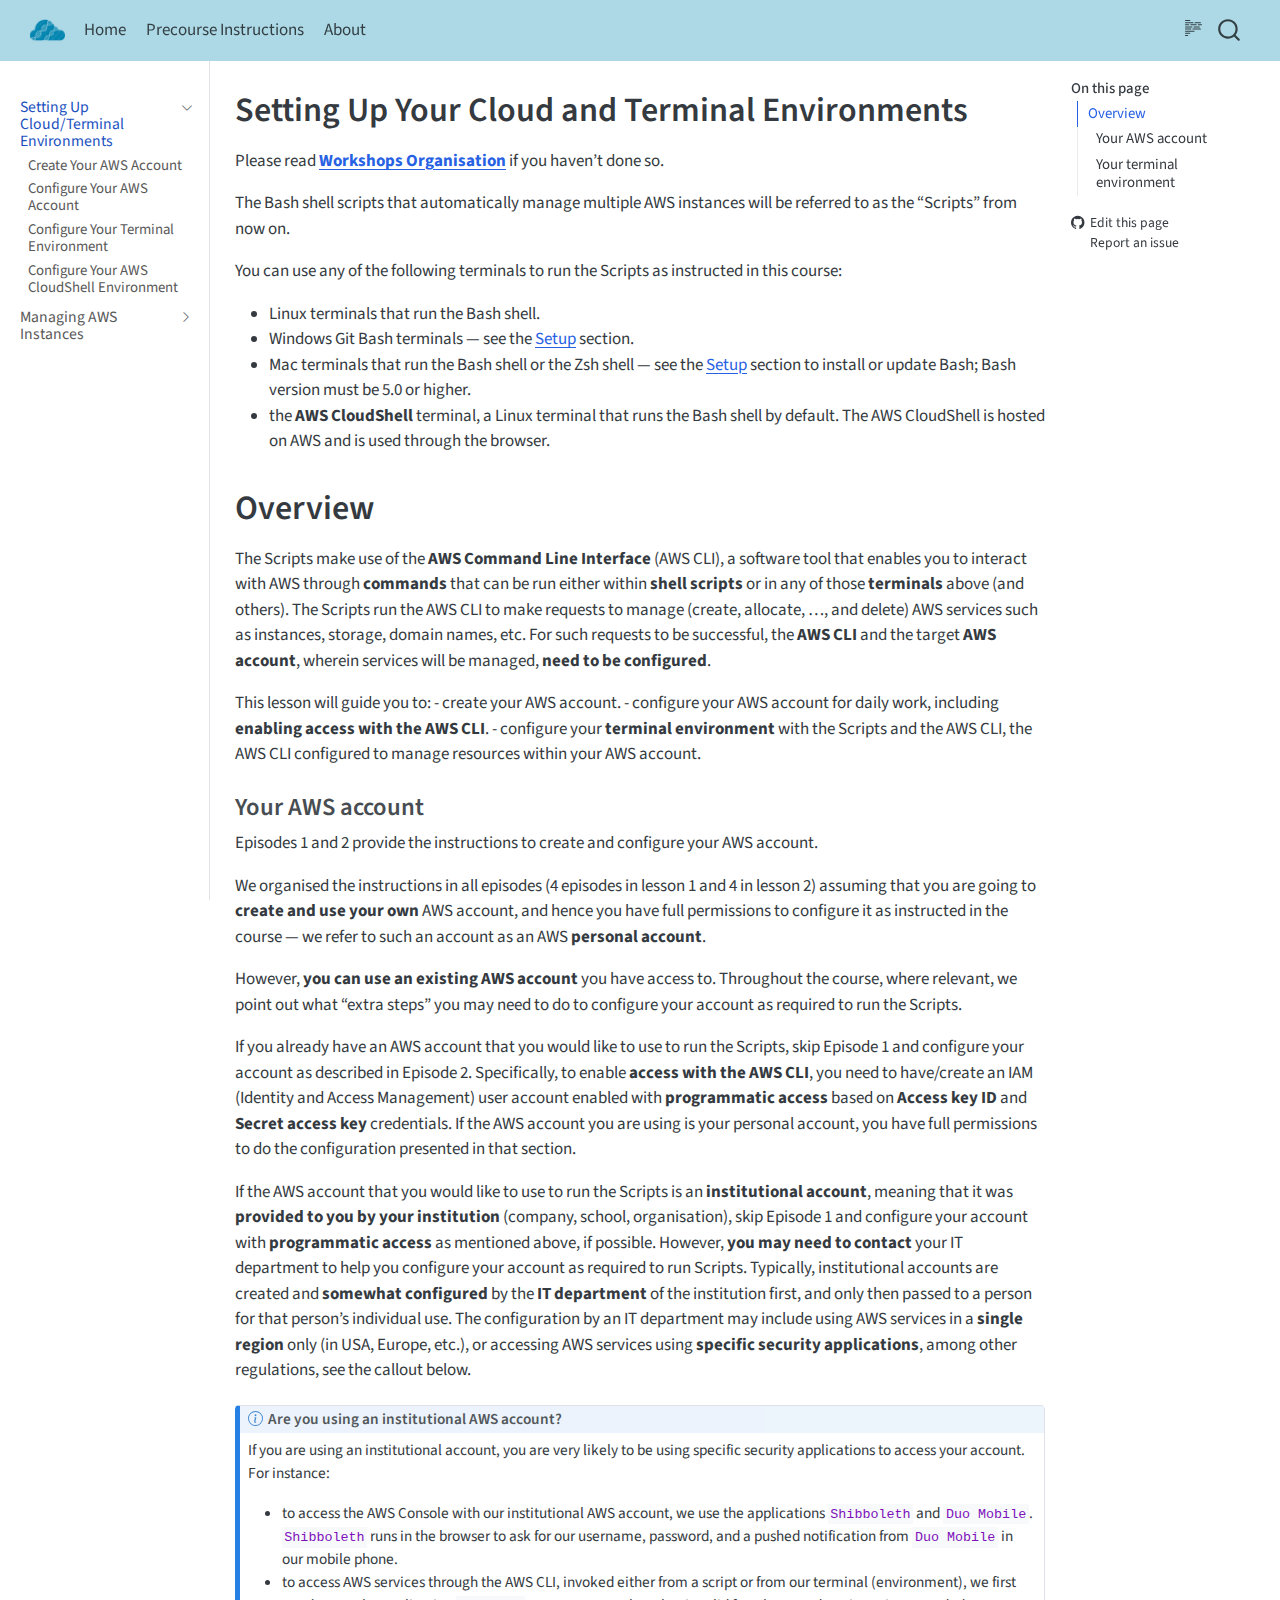
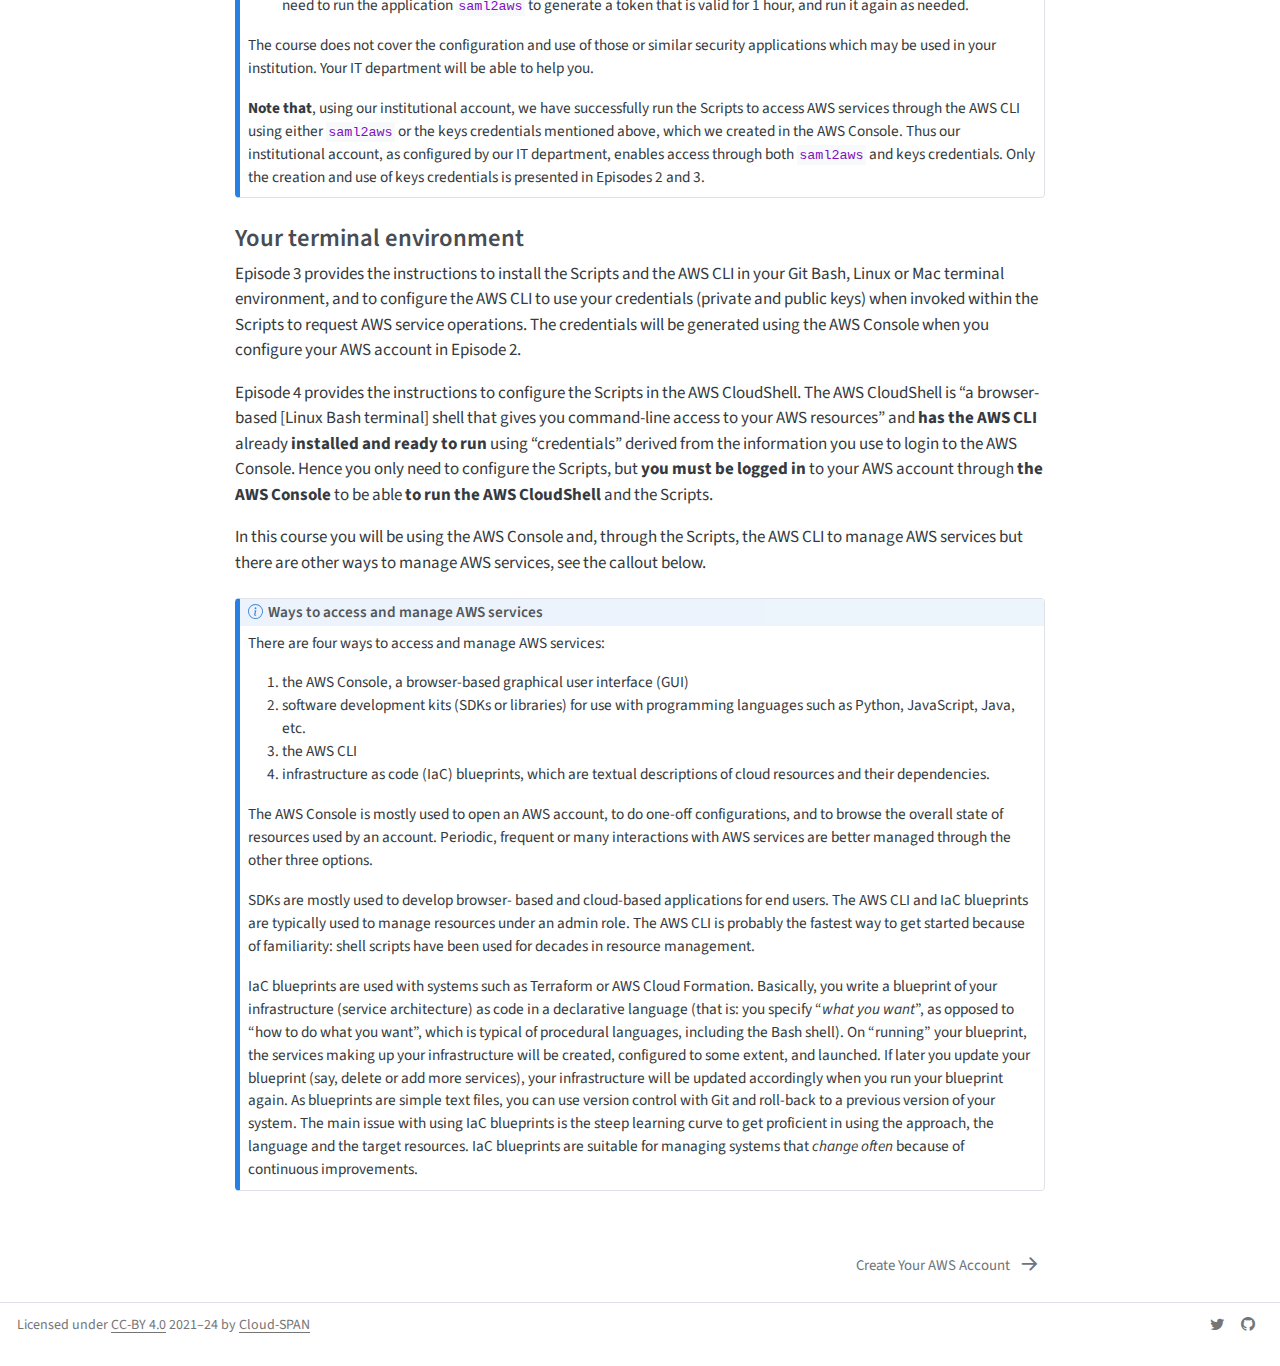
==== commit d11ffd14: "Built site for gh-pages" ====
--- a/docs/lesson01-setting-work-envs/index.html
+++ b/docs/lesson01-setting-work-envs/index.html
@@ -233,7 +233,7 @@
 </header>
 
 
-<p>Please read <strong><a href="../../docs/miscellanea/precourse-instructions.html">Workshops Organisation</a></strong> if you haven’t done so.</p>
+<p>Please read <a href="../../docs/miscellanea/precourse-instructions.html"><strong>Workshops Organisation</strong></a> if you haven’t done so.</p>
 <p>The Bash shell scripts that automatically manage multiple AWS instances will be referred to as the “Scripts” from now on.</p>
 <p>You can use any of the following terminals to run the Scripts as instructed in this course:</p>
 <ul>
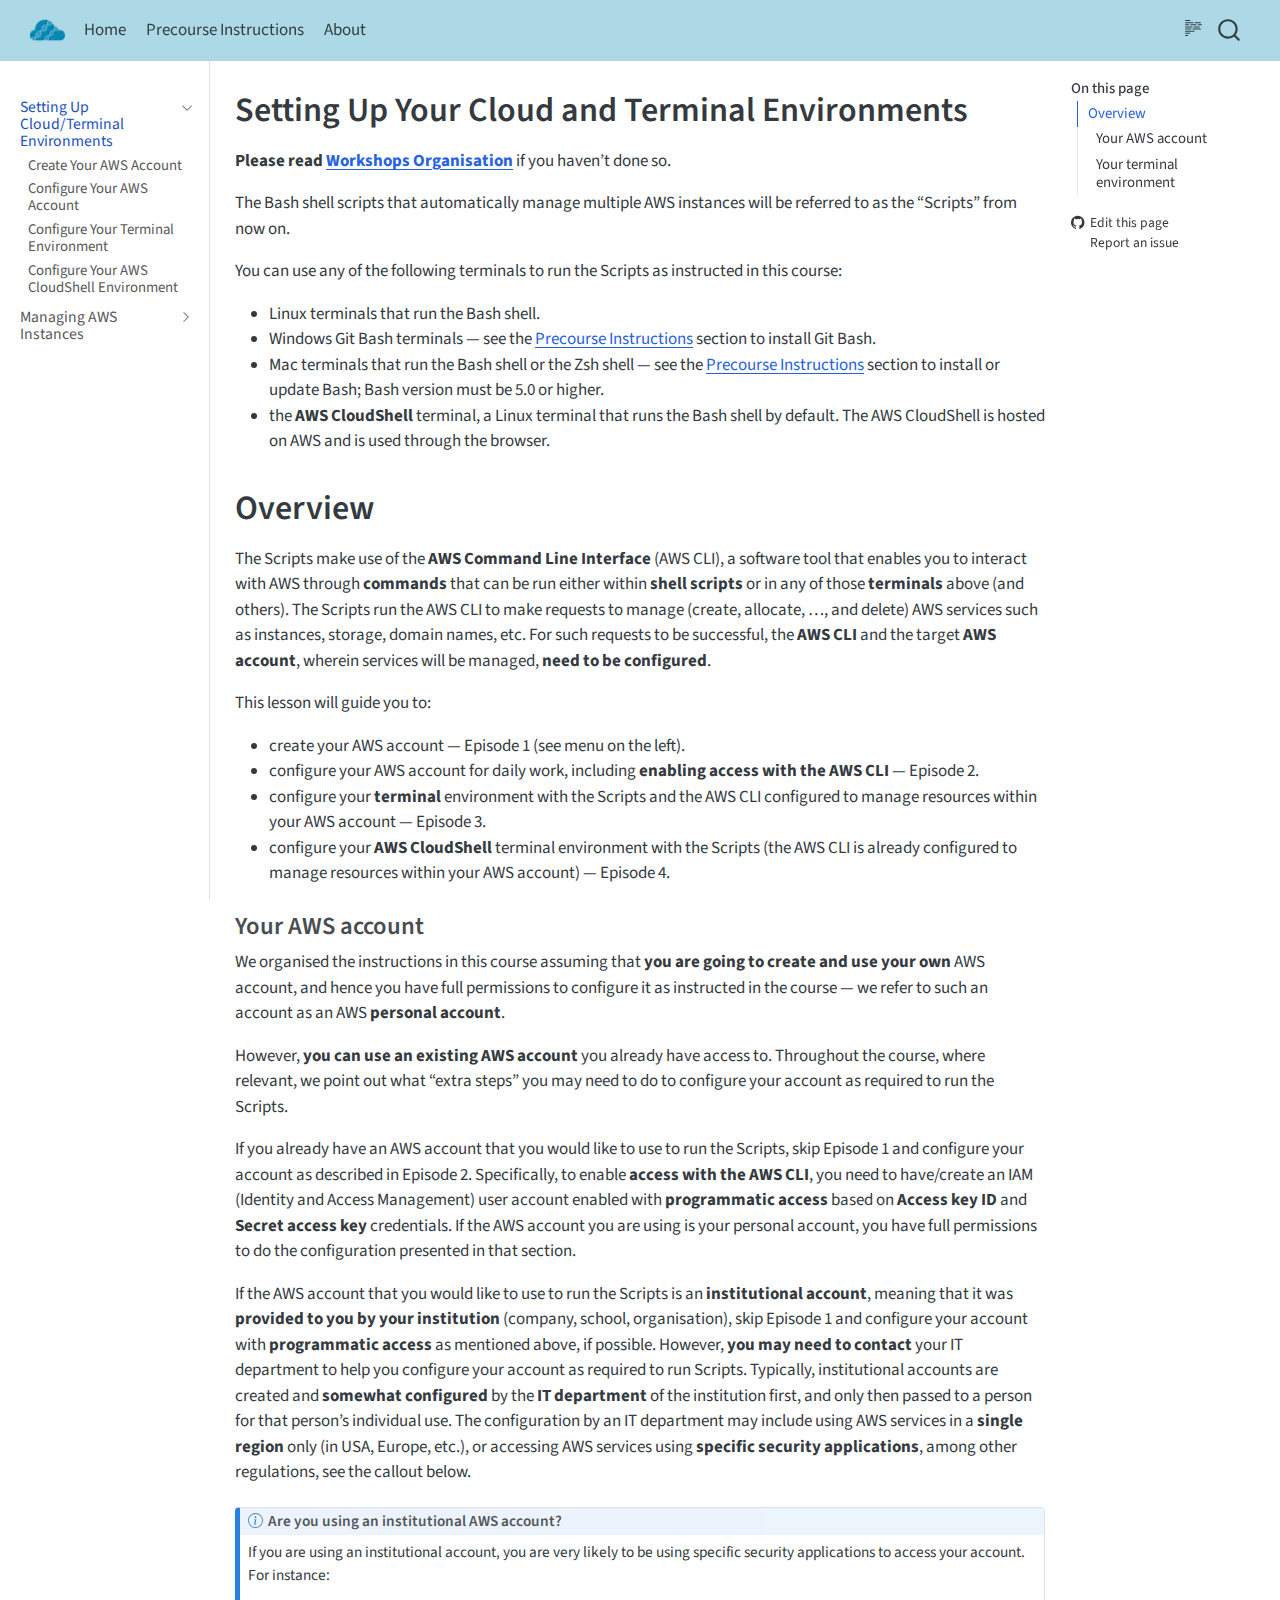
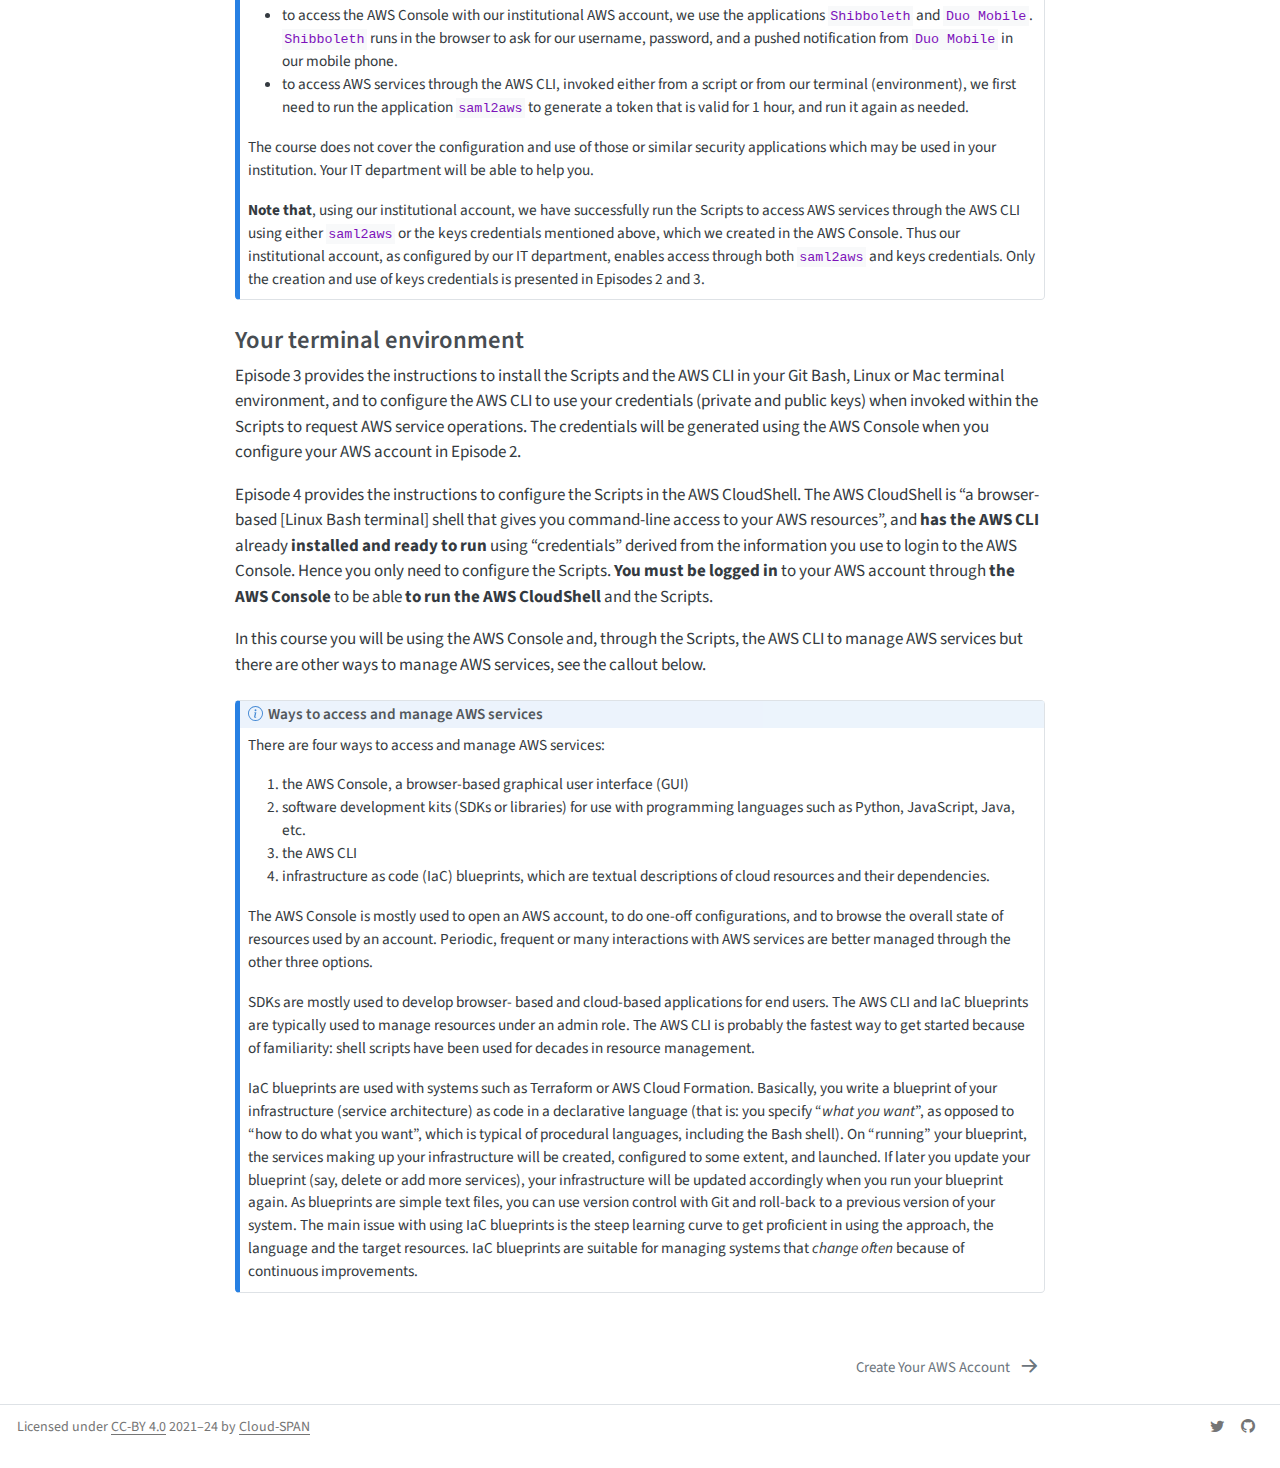
==== commit e6521f45: "Built site for gh-pages" ====
--- a/docs/lesson01-setting-work-envs/index.html
+++ b/docs/lesson01-setting-work-envs/index.html
@@ -2,12 +2,12 @@
 <html xmlns="http://www.w3.org/1999/xhtml" lang="en" xml:lang="en"><head>
 
 <meta charset="utf-8">
-<meta name="generator" content="quarto-1.4.555">
+<meta name="generator" content="quarto-1.5.57">
 
 <meta name="viewport" content="width=device-width, initial-scale=1.0, user-scalable=yes">
 
 
-<title>Automated Management of AWS Instances - Setting Up Your Cloud and Terminal Environments</title>
+<title>Setting Up Your Cloud and Terminal Environments – Automated Management of AWS Instances</title>
 <style>
 code{white-space: pre-wrap;}
 span.smallcaps{font-variant: small-caps;}
@@ -84,7 +84,7 @@
     </a>
   </div>
             <div id="quarto-search" class="" title="Search"></div>
-          <button class="navbar-toggler" type="button" data-bs-toggle="collapse" data-bs-target="#navbarCollapse" aria-controls="navbarCollapse" aria-expanded="false" aria-label="Toggle navigation" onclick="if (window.quartoToggleHeadroom) { window.quartoToggleHeadroom(); }">
+          <button class="navbar-toggler" type="button" data-bs-toggle="collapse" data-bs-target="#navbarCollapse" aria-controls="navbarCollapse" role="menu" aria-expanded="false" aria-label="Toggle navigation" onclick="if (window.quartoToggleHeadroom) { window.quartoToggleHeadroom(); }">
   <span class="navbar-toggler-icon"></span>
 </button>
           <div class="collapse navbar-collapse" id="navbarCollapse">
@@ -103,7 +103,7 @@
   </li>  
 </ul>
           </div> <!-- /navcollapse -->
-          <div class="quarto-navbar-tools">
+            <div class="quarto-navbar-tools">
   <a href="" class="quarto-reader-toggle quarto-navigation-tool px-1" onclick="window.quartoToggleReader(); return false;" title="Toggle reader mode">
   <div class="quarto-reader-toggle-btn">
   <i class="bi"></i>
@@ -114,11 +114,11 @@
     </nav>
   <nav class="quarto-secondary-nav">
     <div class="container-fluid d-flex">
-      <button type="button" class="quarto-btn-toggle btn" data-bs-toggle="collapse" data-bs-target=".quarto-sidebar-collapse-item" aria-controls="quarto-sidebar" aria-expanded="false" aria-label="Toggle sidebar navigation" onclick="if (window.quartoToggleHeadroom) { window.quartoToggleHeadroom(); }">
+      <button type="button" class="quarto-btn-toggle btn" data-bs-toggle="collapse" role="button" data-bs-target=".quarto-sidebar-collapse-item" aria-controls="quarto-sidebar" aria-expanded="false" aria-label="Toggle sidebar navigation" onclick="if (window.quartoToggleHeadroom) { window.quartoToggleHeadroom(); }">
         <i class="bi bi-layout-text-sidebar-reverse"></i>
       </button>
         <nav class="quarto-page-breadcrumbs" aria-label="breadcrumb"><ol class="breadcrumb"><li class="breadcrumb-item"><a href="../../docs/lesson01-setting-work-envs/index.html">Setting Up Cloud/Terminal Environments</a></li></ol></nav>
-        <a class="flex-grow-1" role="button" data-bs-toggle="collapse" data-bs-target=".quarto-sidebar-collapse-item" aria-controls="quarto-sidebar" aria-expanded="false" aria-label="Toggle sidebar navigation" onclick="if (window.quartoToggleHeadroom) { window.quartoToggleHeadroom(); }">      
+        <a class="flex-grow-1" role="navigation" data-bs-toggle="collapse" data-bs-target=".quarto-sidebar-collapse-item" aria-controls="quarto-sidebar" aria-expanded="false" aria-label="Toggle sidebar navigation" onclick="if (window.quartoToggleHeadroom) { window.quartoToggleHeadroom(); }">      
         </a>
     </div>
   </nav>
@@ -133,7 +133,7 @@
       <div class="sidebar-item-container"> 
             <a href="../../docs/lesson01-setting-work-envs/index.html" class="sidebar-item-text sidebar-link active">
  <span class="menu-text">Setting Up Cloud/Terminal Environments</span></a>
-          <a class="sidebar-item-toggle text-start" data-bs-toggle="collapse" data-bs-target="#quarto-sidebar-section-1" aria-expanded="true" aria-label="Toggle section">
+          <a class="sidebar-item-toggle text-start" data-bs-toggle="collapse" data-bs-target="#quarto-sidebar-section-1" role="navigation" aria-expanded="true" aria-label="Toggle section">
             <i class="bi bi-chevron-right ms-2"></i>
           </a> 
       </div>
@@ -168,7 +168,7 @@
       <div class="sidebar-item-container"> 
             <a href="../../docs/lesson02-managing-aws-instances/index.html" class="sidebar-item-text sidebar-link">
  <span class="menu-text">Managing AWS Instances</span></a>
-          <a class="sidebar-item-toggle text-start collapsed" data-bs-toggle="collapse" data-bs-target="#quarto-sidebar-section-2" aria-expanded="false" aria-label="Toggle section">
+          <a class="sidebar-item-toggle text-start collapsed" data-bs-toggle="collapse" data-bs-target="#quarto-sidebar-section-2" role="navigation" aria-expanded="false" aria-label="Toggle section">
             <i class="bi bi-chevron-right ms-2"></i>
           </a> 
       </div>
@@ -176,21 +176,27 @@
           <li class="sidebar-item">
   <div class="sidebar-item-container"> 
   <a href="../../docs/lesson02-managing-aws-instances/01-configure-instances-internet.html" class="sidebar-item-text sidebar-link">
- <span class="menu-text">01-configure-instances-internet.html</span></a>
+ <span class="menu-text">Configure Instances Internet Access</span></a>
   </div>
 </li>
           <li class="sidebar-item">
   <div class="sidebar-item-container"> 
   <a href="../../docs/lesson02-managing-aws-instances/02-instances-management.html" class="sidebar-item-text sidebar-link">
- <span class="menu-text">02-instances-management.html</span></a>
+ <span class="menu-text">Instances Management Tasks Using the Scripts</span></a>
   </div>
 </li>
           <li class="sidebar-item">
- <span class="menu-text">docs/lesson02-managing-aws-instances/03-amis-management.qmd</span>
-  </li>
+  <div class="sidebar-item-container"> 
+  <a href="../../docs/lesson02-managing-aws-instances/03-ami-management.html" class="sidebar-item-text sidebar-link">
+ <span class="menu-text">AMIs Management</span></a>
+  </div>
+</li>
           <li class="sidebar-item">
- <span class="menu-text">docs/lesson02-managing-aws-instances/03-scripts-design.qmd</span>
-  </li>
+  <div class="sidebar-item-container"> 
+  <a href="../../docs/lesson02-managing-aws-instances/04-scripts-design.html" class="sidebar-item-text sidebar-link">
+ <span class="menu-text">The Scripts Design</span></a>
+  </div>
+</li>
       </ul>
   </li>
     </ul>
@@ -233,24 +239,29 @@
 </header>
 
 
-<p>Please read <a href="../../docs/miscellanea/precourse-instructions.html"><strong>Workshops Organisation</strong></a> if you haven’t done so.</p>
+<p><strong>Please read <a href="../../index.html#workshops-organisation">Workshops Organisation</a></strong> if you haven’t done so.</p>
 <p>The Bash shell scripts that automatically manage multiple AWS instances will be referred to as the “Scripts” from now on.</p>
 <p>You can use any of the following terminals to run the Scripts as instructed in this course:</p>
 <ul>
 <li>Linux terminals that run the Bash shell.</li>
-<li>Windows Git Bash terminals — see the <a href="../../docs/miscellanea/precourse-instructions.html">Setup</a> section.</li>
-<li>Mac terminals that run the Bash shell or the Zsh shell — see the <a href="../../docs/miscellanea/precourse-instructions.html">Setup</a> section to install or update Bash; Bash version must be 5.0 or higher.</li>
+<li>Windows Git Bash terminals — see the <a href="../../docs/miscellanea/precourse-instructions.html">Precourse Instructions</a> section to install Git Bash.</li>
+<li>Mac terminals that run the Bash shell or the Zsh shell — see the <a href="../../docs/miscellanea/precourse-instructions.html">Precourse Instructions</a> section to install or update Bash; Bash version must be 5.0 or higher.</li>
 <li>the <strong>AWS CloudShell</strong> terminal, a Linux terminal that runs the Bash shell by default. The AWS CloudShell is hosted on AWS and is used through the browser.</li>
 </ul>
 <section id="overview" class="level1">
 <h1>Overview</h1>
 <p>The Scripts make use of the <strong>AWS Command Line Interface</strong> (AWS CLI), a software tool that enables you to interact with AWS through <strong>commands</strong> that can be run either within <strong>shell scripts</strong> or in any of those <strong>terminals</strong> above (and others). The Scripts run the AWS CLI to make requests to manage (create, allocate, …, and delete) AWS services such as instances, storage, domain names, etc. For such requests to be successful, the <strong>AWS CLI</strong> and the target <strong>AWS account</strong>, wherein services will be managed, <strong>need to be configured</strong>.</p>
-<p>This lesson will guide you to: - create your AWS account. - configure your AWS account for daily work, including <strong>enabling access with the AWS CLI</strong>. - configure your <strong>terminal environment</strong> with the Scripts and the AWS CLI, the AWS CLI configured to manage resources within your AWS account.</p>
+<p>This lesson will guide you to:</p>
+<ul>
+<li>create your AWS account — Episode 1 (see menu on the left).</li>
+<li>configure your AWS account for daily work, including <strong>enabling access with the AWS CLI</strong> — Episode 2.</li>
+<li>configure your <strong>terminal</strong> environment with the Scripts and the AWS CLI configured to manage resources within your AWS account — Episode 3.</li>
+<li>configure your <strong>AWS CloudShell</strong> terminal environment with the Scripts (the AWS CLI is already configured to manage resources within your AWS account) — Episode 4.</li>
+</ul>
 <section id="your-aws-account" class="level3">
 <h3 class="anchored" data-anchor-id="your-aws-account">Your AWS account</h3>
-<p>Episodes 1 and 2 provide the instructions to create and configure your AWS account.</p>
-<p>We organised the instructions in all episodes (4 episodes in lesson 1 and 4 in lesson 2) assuming that you are going to <strong>create and use your own</strong> AWS account, and hence you have full permissions to configure it as instructed in the course — we refer to such an account as an AWS <strong>personal account</strong>.</p>
-<p>However, <strong>you can use an existing AWS account</strong> you have access to. Throughout the course, where relevant, we point out what “extra steps” you may need to do to configure your account as required to run the Scripts.</p>
+<p>We organised the instructions in this course assuming that <strong>you are going to create and use your own</strong> AWS account, and hence you have full permissions to configure it as instructed in the course — we refer to such an account as an AWS <strong>personal account</strong>.</p>
+<p>However, <strong>you can use an existing AWS account</strong> you already have access to. Throughout the course, where relevant, we point out what “extra steps” you may need to do to configure your account as required to run the Scripts.</p>
 <p>If you already have an AWS account that you would like to use to run the Scripts, skip Episode 1 and configure your account as described in Episode 2. Specifically, to enable <strong>access with the AWS CLI</strong>, you need to have/create an IAM (Identity and Access Management) user account enabled with <strong>programmatic access</strong> based on <strong>Access key ID</strong> and <strong>Secret access key</strong> credentials. If the AWS account you are using is your personal account, you have full permissions to do the configuration presented in that section.</p>
 <p>If the AWS account that you would like to use to run the Scripts is an <strong>institutional account</strong>, meaning that it was <strong>provided to you by your institution</strong> (company, school, organisation), skip Episode 1 and configure your account with <strong>programmatic access</strong> as mentioned above, if possible. However, <strong>you may need to contact</strong> your IT department to help you configure your account as required to run Scripts. Typically, institutional accounts are created and <strong>somewhat configured</strong> by the <strong>IT department</strong> of the institution first, and only then passed to a person for that person’s individual use. The configuration by an IT department may include using AWS services in a <strong>single region</strong> only (in USA, Europe, etc.), or accessing AWS services using <strong>specific security applications</strong>, among other regulations, see the callout below.</p>
 <div class="callout callout-style-default callout-note callout-titled">
@@ -276,7 +287,7 @@
 <section id="your-terminal-environment" class="level3">
 <h3 class="anchored" data-anchor-id="your-terminal-environment">Your terminal environment</h3>
 <p>Episode 3 provides the instructions to install the Scripts and the AWS CLI in your Git Bash, Linux or Mac terminal environment, and to configure the AWS CLI to use your credentials (private and public keys) when invoked within the Scripts to request AWS service operations. The credentials will be generated using the AWS Console when you configure your AWS account in Episode 2.</p>
-<p>Episode 4 provides the instructions to configure the Scripts in the AWS CloudShell. The AWS CloudShell is “a browser-based [Linux Bash terminal] shell that gives you command-line access to your AWS resources” and <strong>has the AWS CLI</strong> already <strong>installed and ready to run</strong> using “credentials” derived from the information you use to login to the AWS Console. Hence you only need to configure the Scripts, but <strong>you must be logged in</strong> to your AWS account through <strong>the AWS Console</strong> to be able <strong>to run the AWS CloudShell</strong> and the Scripts.</p>
+<p>Episode 4 provides the instructions to configure the Scripts in the AWS CloudShell. The AWS CloudShell is “a browser-based [Linux Bash terminal] shell that gives you command-line access to your AWS resources”, and <strong>has the AWS CLI</strong> already <strong>installed and ready to run</strong> using “credentials” derived from the information you use to login to the AWS Console. Hence you only need to configure the Scripts. <strong>You must be logged in</strong> to your AWS account through <strong>the AWS Console</strong> to be able <strong>to run the AWS CloudShell</strong> and the Scripts.</p>
 <p>In this course you will be using the AWS Console and, through the Scripts, the AWS CLI to manage AWS services but there are other ways to manage AWS services, see the callout below.</p>
 <div class="callout callout-style-default callout-note callout-titled">
 <div class="callout-header d-flex align-content-center">
@@ -341,18 +352,7 @@
     }
     return false;
   }
-  const clipboard = new window.ClipboardJS('.code-copy-button', {
-    text: function(trigger) {
-      const codeEl = trigger.previousElementSibling.cloneNode(true);
-      for (const childEl of codeEl.children) {
-        if (isCodeAnnotation(childEl)) {
-          childEl.remove();
-        }
-      }
-      return codeEl.innerText;
-    }
-  });
-  clipboard.on('success', function(e) {
+  const onCopySuccess = function(e) {
     // button target
     const button = e.trigger;
     // don't keep focus
@@ -384,7 +384,29 @@
     }, 1000);
     // clear code selection
     e.clearSelection();
+  }
+  const getTextToCopy = function(trigger) {
+      const codeEl = trigger.previousElementSibling.cloneNode(true);
+      for (const childEl of codeEl.children) {
+        if (isCodeAnnotation(childEl)) {
+          childEl.remove();
+        }
+      }
+      return codeEl.innerText;
+  }
+  const clipboard = new window.ClipboardJS('.code-copy-button:not([data-in-quarto-modal])', {
+    text: getTextToCopy
   });
+  clipboard.on('success', onCopySuccess);
+  if (window.document.getElementById('quarto-embedded-source-code-modal')) {
+    // For code content inside modals, clipBoardJS needs to be initialized with a container option
+    // TODO: Check when it could be a function (https://github.com/zenorocha/clipboard.js/issues/860)
+    const clipboardModal = new window.ClipboardJS('.code-copy-button[data-in-quarto-modal]', {
+      text: getTextToCopy,
+      container: window.document.getElementById('quarto-embedded-source-code-modal')
+    });
+    clipboardModal.on('success', onCopySuccess);
+  }
     var localhostRegex = new RegExp(/^(?:http|https):\/\/localhost\:?[0-9]*\//);
     var mailtoRegex = new RegExp(/^mailto:/);
       var filterRegex = new RegExp("https:\/\/Cloud-SPAN\.github\.io\/cloud-admin-guide-v2q\/");
@@ -392,7 +414,7 @@
         return filterRegex.test(href) || localhostRegex.test(href) || mailtoRegex.test(href);
     }
     // Inspect non-navigation links and adorn them if external
- 	var links = window.document.querySelectorAll('a[href]:not(.nav-link):not(.navbar-brand):not(.toc-action):not(.sidebar-link):not(.sidebar-item-toggle):not(.pagination-link):not(.no-external):not([aria-hidden]):not(.dropdown-item):not(.quarto-navigation-tool)');
+ 	var links = window.document.querySelectorAll('a[href]:not(.nav-link):not(.navbar-brand):not(.toc-action):not(.sidebar-link):not(.sidebar-item-toggle):not(.pagination-link):not(.no-external):not([aria-hidden]):not(.dropdown-item):not(.quarto-navigation-tool):not(.about-link)');
     for (var i=0; i<links.length; i++) {
       const link = links[i];
       if (!isInternal(link.href)) {
@@ -742,7 +764,7 @@
     </a>
   </li>  
     <li class="nav-item compact">
-    <a class="nav-link" href="https://github.com/Cloud-SPAN/nerc-metagenomics-v2q">
+    <a class="nav-link" href="https://github.com/Cloud-SPAN/cloud-admin-guide-v2q">
       <i class="bi bi-github" role="img" aria-label="Quarto GitHub">
 </i> 
     </a>
